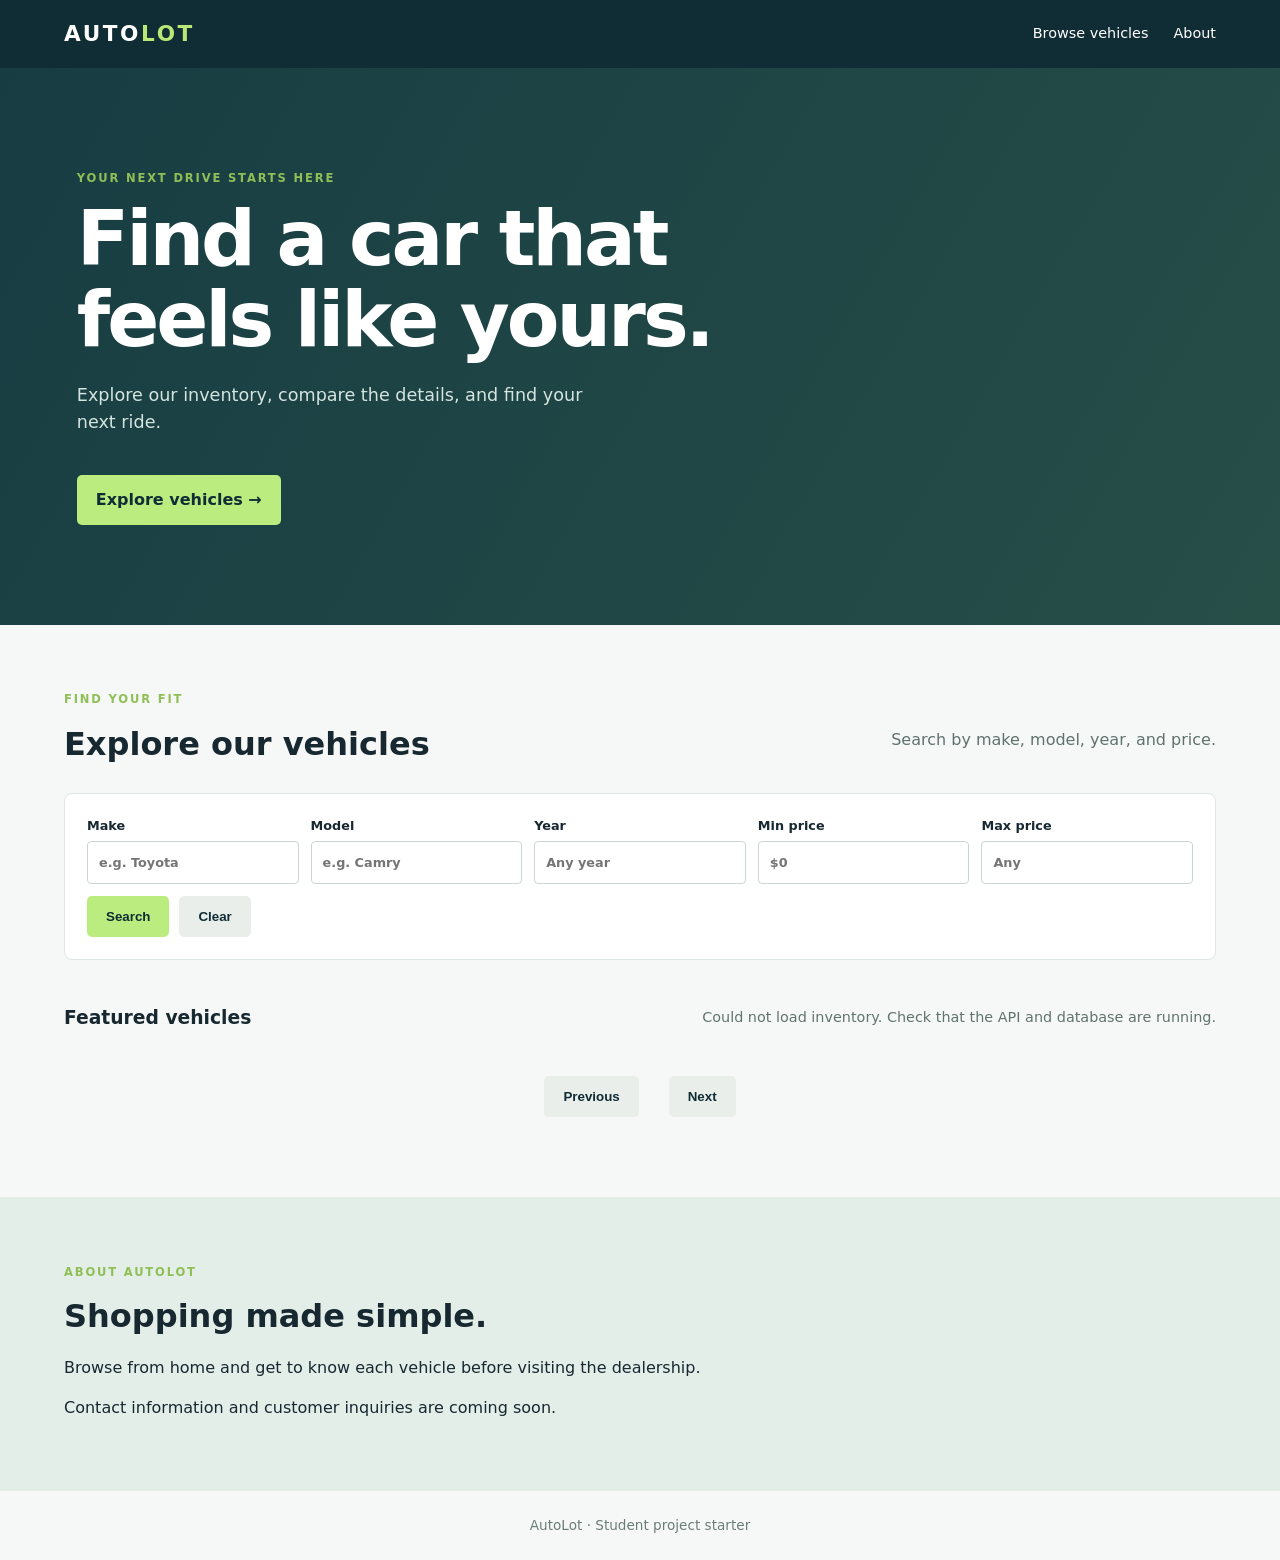
==== wwwroot/index.html @ 1734924c "Initial" ====
<!doctype html>
<html lang="en"><head><meta charset="utf-8"><meta name="viewport" content="width=device-width,initial-scale=1"><title>AutoLot | Find your next car</title><link rel="stylesheet" href="styles.css"></head>
<body><header><a class="brand" href="/">AUTO<span>LOT</span></a><nav><a href="#inventory">Browse vehicles</a><a href="#about">About</a></nav></header>
<main><section class="hero"><p class="eyebrow">YOUR NEXT DRIVE STARTS HERE</p><h1>Find a car that<br>feels like yours.</h1><p>Explore our inventory, compare the details, and find your next ride.</p><a class="button" href="#inventory">Explore vehicles →</a></section>
<section id="inventory" class="container"><div class="heading"><div><p class="eyebrow">FIND YOUR FIT</p><h2>Explore our vehicles</h2></div><p>Search by make, model, year, and price.</p></div>
<form id="filters"><label>Make<input name="make" placeholder="e.g. Toyota" maxlength="80"></label><label>Model<input name="model" placeholder="e.g. Camry" maxlength="80"></label><label>Year<input name="year" type="number" min="1886" max="2100" placeholder="Any year"></label><label>Min price<input name="minPrice" type="number" min="0" step="0.01" placeholder="$0"></label><label>Max price<input name="maxPrice" type="number" min="0" step="0.01" placeholder="Any"></label><div class="actions"><button type="submit">Search</button><button class="secondary" type="reset">Clear</button></div></form>
<div class="results-heading"><h3 id="results-title">Featured vehicles</h3><span id="message" role="status" aria-live="polite"></span></div><div id="vehicles" class="grid"></div><div class="pagination"><button id="previous" class="secondary" type="button">Previous</button><span id="page"></span><button id="next" class="secondary" type="button">Next</button></div></section>
<section id="about" class="about"><div class="container"><p class="eyebrow">ABOUT AUTOLOT</p><h2>Shopping made simple.</h2><p>Browse from home and get to know each vehicle before visiting the dealership.</p><p>Contact information and customer inquiries are coming soon.</p></div></section></main><footer>AutoLot · Student project starter</footer><script src="app.js"></script></body></html>
---- wwwroot/styles.css ----
:root{font-family:system-ui,sans-serif;color:#172831;background:#f6f8f7;line-height:1.5}*{box-sizing:border-box}body{margin:0}header{background:#102c34;color:white;padding:18px max(5%,calc((100% - 1200px)/2));display:flex;justify-content:space-between;align-items:center;gap:20px}a{color:inherit}.brand{font-weight:900;letter-spacing:.12em;text-decoration:none;font-size:1.35rem}.brand span{color:#b9e775}nav{display:flex;gap:25px}nav a{text-decoration:none;font-size:.9rem}.hero{background:linear-gradient(120deg,#173d43,#274e47);color:white;padding:90px max(6%,calc((100% - 1200px)/2)) 100px}.hero h1{font-size:clamp(2.6rem,6vw,5rem);line-height:1.05;letter-spacing:-.04em;margin:12px 0 22px}.hero p:not(.eyebrow){color:#d4e4df;max-width:520px;font-size:1.1rem}.eyebrow{color:#8fbf56;letter-spacing:.16em;font-weight:800;font-size:.72rem}.button,button{display:inline-block;background:#bbec7f;color:#102c34;border:0;border-radius:5px;padding:13px 19px;font-weight:750;cursor:pointer;text-decoration:none}.button{margin-top:22px}.container{max-width:1200px;margin:auto;padding:55px 24px}.heading{display:flex;justify-content:space-between;align-items:end;gap:20px}.heading h2,.about h2{font-size:2rem;margin:0}.heading>p{color:#60716e}form{display:grid;grid-template-columns:repeat(5,1fr);gap:12px;padding:22px;background:white;border:1px solid #dfe7e2;border-radius:8px;margin:25px 0}label{font-size:.8rem;font-weight:700}input{width:100%;margin-top:6px;padding:11px;border:1px solid #cbd6cf;border-radius:4px;font:inherit}.actions{grid-column:1/-1;display:flex;gap:10px}.secondary{background:#e9eeeb}.results-heading{display:flex;justify-content:space-between;align-items:center;gap:10px}.results-heading span{color:#61736d;font-size:.9rem}.grid{display:grid;grid-template-columns:repeat(3,1fr);gap:20px}.card{background:white;border:1px solid #dfe7e2;border-radius:8px;overflow:hidden}.card img,.placeholder{width:100%;height:180px;object-fit:cover}.placeholder{background:#dce9de;display:grid;place-items:center;color:#698374;font-size:.75rem;letter-spacing:.12em;font-weight:700}.card-body{padding:20px}.card h3{margin:12px 0 4px}.card p{color:#60716e;margin:0 0 15px}.badge{display:inline-block;font-size:.72rem;text-transform:uppercase;color:#35652b;background:#e7f3dc;border-radius:3px;padding:4px 8px}.card-link{display:block;margin-top:18px;color:#315f43;font-weight:700}.pagination{display:flex;align-items:center;justify-content:center;gap:15px;margin:25px}button:disabled{opacity:.45;cursor:default}.about{background:#e4eee8}.about .container{padding-top:55px;padding-bottom:55px}.about p{max-width:650px}.detail{min-height:65vh}.detail h1{font-size:2.5rem;margin-bottom:0}.price{font-size:1.5rem;font-weight:800}.gallery{display:flex;gap:12px;overflow:auto}.gallery img{max-width:100%;height:300px;object-fit:cover;border-radius:6px}dl{display:grid;grid-template-columns:160px 1fr;max-width:700px}dt,dd{padding:10px;border-bottom:1px solid #dce4df}dt{font-weight:700}dd{margin:0}footer{padding:24px;text-align:center;color:#6c7d76;font-size:.85rem}a:focus-visible,button:focus-visible,input:focus-visible{outline:3px solid #db8a28;outline-offset:3px}@media(max-width:800px){form{grid-template-columns:repeat(2,1fr)}.grid{grid-template-columns:repeat(2,1fr)}.heading{display:block}}@media(max-width:520px){header{align-items:flex-start}nav{gap:12px;font-size:.85rem}.hero{padding:65px 24px}.grid{grid-template-columns:1fr}form{grid-template-columns:1fr}.actions{grid-column:auto}dl{grid-template-columns:120px 1fr}}
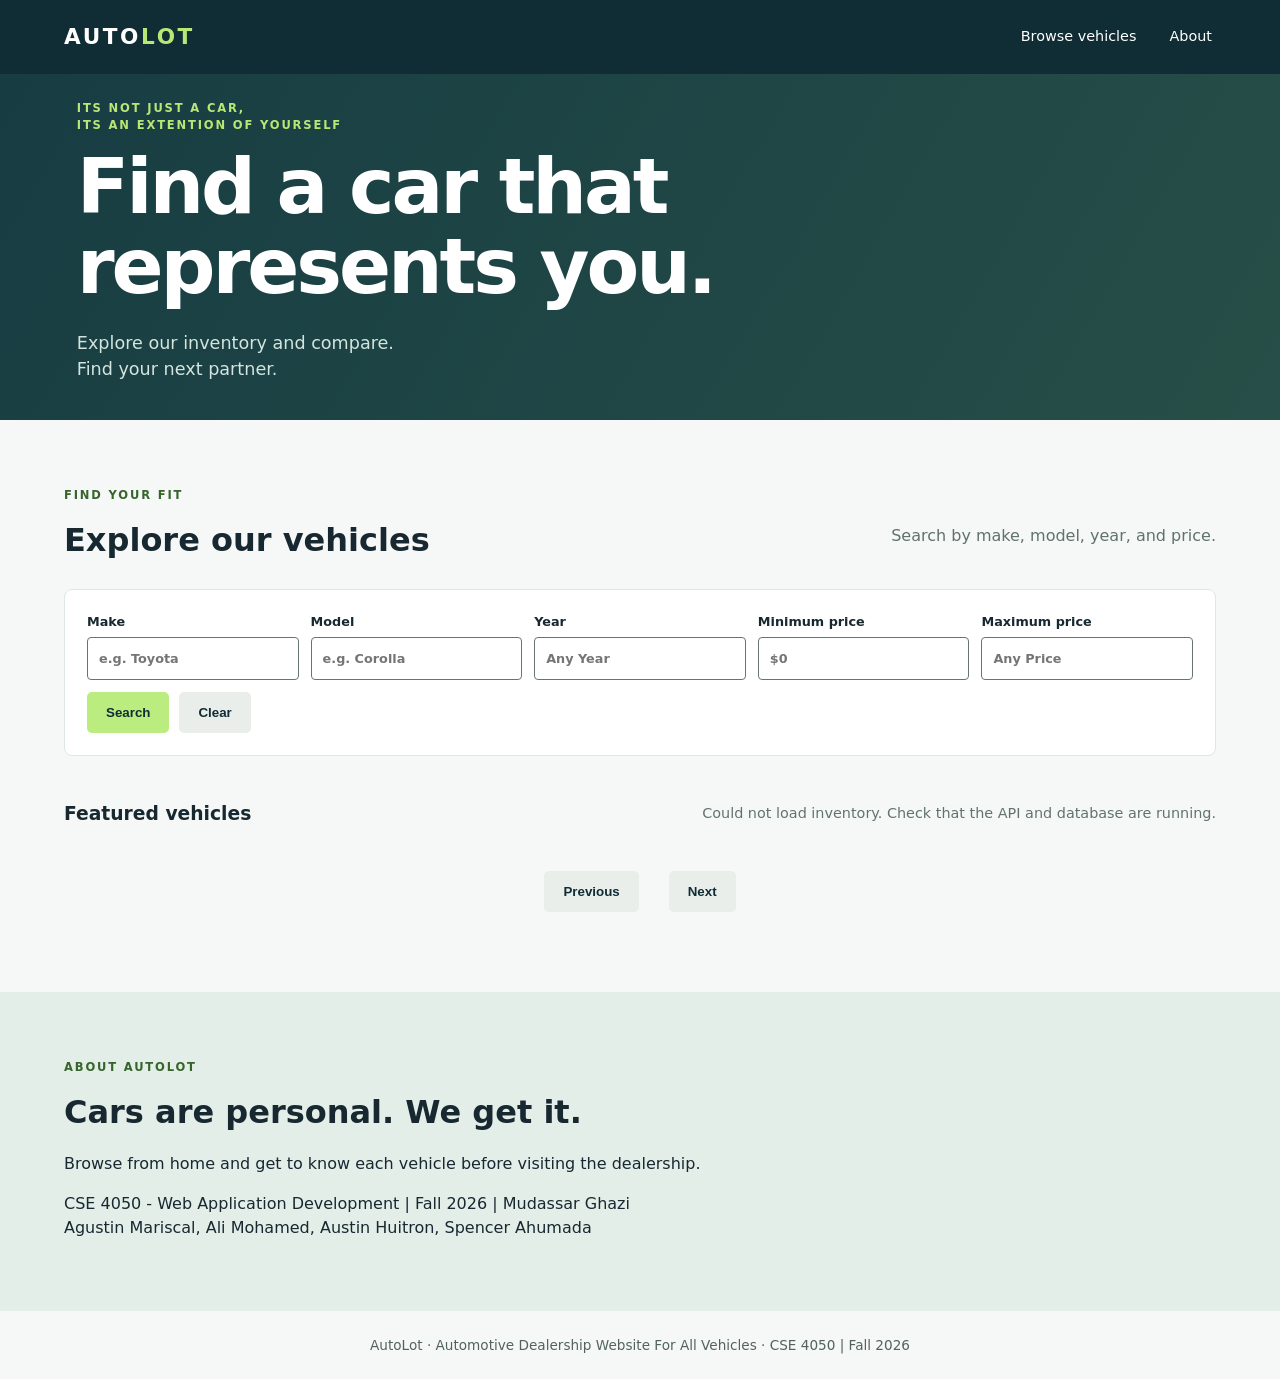
==== commit 1b423ada: "Updated UI" ====
--- a/wwwroot/index.html
+++ b/wwwroot/index.html
@@ -1,8 +1,212 @@
 <!doctype html>
-<html lang="en"><head><meta charset="utf-8"><meta name="viewport" content="width=device-width,initial-scale=1"><title>AutoLot | Find your next car</title><link rel="stylesheet" href="styles.css"></head>
-<body><header><a class="brand" href="/">AUTO<span>LOT</span></a><nav><a href="#inventory">Browse vehicles</a><a href="#about">About</a></nav></header>
-<main><section class="hero"><p class="eyebrow">YOUR NEXT DRIVE STARTS HERE</p><h1>Find a car that<br>feels like yours.</h1><p>Explore our inventory, compare the details, and find your next ride.</p><a class="button" href="#inventory">Explore vehicles →</a></section>
-<section id="inventory" class="container"><div class="heading"><div><p class="eyebrow">FIND YOUR FIT</p><h2>Explore our vehicles</h2></div><p>Search by make, model, year, and price.</p></div>
-<form id="filters"><label>Make<input name="make" placeholder="e.g. Toyota" maxlength="80"></label><label>Model<input name="model" placeholder="e.g. Camry" maxlength="80"></label><label>Year<input name="year" type="number" min="1886" max="2100" placeholder="Any year"></label><label>Min price<input name="minPrice" type="number" min="0" step="0.01" placeholder="$0"></label><label>Max price<input name="maxPrice" type="number" min="0" step="0.01" placeholder="Any"></label><div class="actions"><button type="submit">Search</button><button class="secondary" type="reset">Clear</button></div></form>
-<div class="results-heading"><h3 id="results-title">Featured vehicles</h3><span id="message" role="status" aria-live="polite"></span></div><div id="vehicles" class="grid"></div><div class="pagination"><button id="previous" class="secondary" type="button">Previous</button><span id="page"></span><button id="next" class="secondary" type="button">Next</button></div></section>
-<section id="about" class="about"><div class="container"><p class="eyebrow">ABOUT AUTOLOT</p><h2>Shopping made simple.</h2><p>Browse from home and get to know each vehicle before visiting the dealership.</p><p>Contact information and customer inquiries are coming soon.</p></div></section></main><footer>AutoLot · Student project starter</footer><script src="app.js"></script></body></html>
+<html lang="en">
+
+<head>
+    <meta charset="utf-8">
+    <meta name="viewport" content="width=device-width, initial-scale=1">
+
+    <title>AutoLot | Find your next car</title>
+
+    <link rel="stylesheet" href="styles.css">
+</head>
+
+<body>
+    <a class="skip-link" href="#main-content">Skip to main content</a>
+
+    <!-- Header / Navigation -->
+    <header>
+        <a class="brand" href="/">
+            AUTO<span>LOT</span>
+        </a>
+
+        <nav aria-label="Primary navigation">
+            <a href="#inventory">Browse vehicles</a>
+            <a href="#about">About</a>
+        </nav>
+    </header>
+
+    <main id="main-content">
+
+        <!-- Hero Section -->
+        <section class="hero" aria-labelledby="hero-title">
+            <p class="eyebrow">
+                ITS NOT JUST A CAR,<br>
+                ITS AN EXTENTION OF YOURSELF
+            </p>
+
+            <h1 id="hero-title">
+                Find a car that<br>
+                represents you.
+            </h1>
+
+            <p>
+                Explore our inventory and compare.<br>
+                Find your next partner.
+            </p>
+
+        </section>
+
+        <!-- Inventory Section -->
+        <section id="inventory" class="container" aria-labelledby="inventory-title">
+
+            <!-- Inventory Heading -->
+            <div class="heading">
+                <div>
+                    <p class="eyebrow">
+                        FIND YOUR FIT
+                    </p>
+
+                    <h2 id="inventory-title">
+                        Explore our vehicles
+                    </h2>
+                </div>
+
+                <p>
+                    Search by make, model, year, and price.
+                </p>
+            </div>
+
+            <!-- Search Form -->
+            <form id="filters" aria-label="Search vehicles">
+
+                <label>
+                    Make
+
+                    <input name="make"
+                           type="text"
+                           placeholder="e.g. Toyota"
+                           maxlength="80">
+                </label>
+
+                <label>
+                    Model
+
+                    <input name="model"
+                           type="text"
+                           placeholder="e.g. Corolla"
+                           maxlength="80">
+                </label>
+
+                <label>
+                    Year
+
+                    <input name="year"
+                           type="number"
+                           min="1886"
+                           max="2100"
+                           placeholder="Any Year">
+                </label>
+
+                <label>
+                    Minimum price
+
+                    <input name="minPrice"
+                           type="number"
+                           min="0"
+                           step="0.01"
+                           placeholder="$0">
+                </label>
+
+                <label>
+                    Maximum price
+
+                    <input name="maxPrice"
+                           type="number"
+                           min="0"
+                           step="0.01"
+                           placeholder="Any Price">
+                </label>
+
+                <div class="actions">
+                    <button type="submit">
+                        Search
+                    </button>
+
+                    <button class="secondary"
+                            type="reset">
+                        Clear
+                    </button>
+                </div>
+
+            </form>
+
+            <!-- Search Results Heading -->
+            <section class="vehicle-results" aria-labelledby="results-title">
+                <div class="results-heading">
+                    <h3 id="results-title">
+                        Featured vehicles
+                    </h3>
+
+                    <span id="message"
+                          role="status"
+                          aria-live="polite"
+                          aria-atomic="true"></span>
+                </div>
+
+                <!-- Vehicle cards are created here by app.js -->
+                <div id="vehicles"
+                     class="grid"
+                     aria-busy="false"></div>
+
+                <!-- Pagination -->
+                <nav class="pagination" aria-label="Vehicle result pages">
+
+                    <button id="previous"
+                            class="secondary"
+                            type="button">
+                        Previous
+                    </button>
+
+                    <span id="page" aria-live="polite" aria-atomic="true"></span>
+
+                    <button id="next"
+                            class="secondary"
+                            type="button">
+                        Next
+                    </button>
+
+                </nav>
+            </section>
+
+        </section>
+
+        <!-- About Section -->
+        <section id="about"
+                 class="about"
+                 aria-labelledby="about-title">
+            <div class="container">
+
+                <p class="eyebrow">
+                    ABOUT AUTOLOT
+                </p>
+
+                <h2 id="about-title">
+                    Cars are personal. We get it.
+                </h2>
+
+                <p>
+                    Browse from home and get to know each vehicle
+                    before visiting the dealership.
+                </p>
+
+                <p>
+                    CSE 4050 - Web Application Development | Fall 2026 | Mudassar Ghazi<br>
+
+                    Agustin Mariscal, Ali Mohamed, Austin Huitron, Spencer Ahumada
+                </p>
+
+            </div>
+        </section>
+
+    </main>
+
+    <!-- Footer -->
+    <footer>
+        AutoLot · Automotive Dealership Website For All Vehicles · CSE 4050 | Fall 2026
+    </footer>
+
+    <script src="app.js"></script>
+
+</body>
+
+</html>
--- a/wwwroot/styles.css
+++ b/wwwroot/styles.css
@@ -1 +1,389 @@
-:root{font-family:system-ui,sans-serif;color:#172831;background:#f6f8f7;line-height:1.5}*{box-sizing:border-box}body{margin:0}header{background:#102c34;color:white;padding:18px max(5%,calc((100% - 1200px)/2));display:flex;justify-content:space-between;align-items:center;gap:20px}a{color:inherit}.brand{font-weight:900;letter-spacing:.12em;text-decoration:none;font-size:1.35rem}.brand span{color:#b9e775}nav{display:flex;gap:25px}nav a{text-decoration:none;font-size:.9rem}.hero{background:linear-gradient(120deg,#173d43,#274e47);color:white;padding:90px max(6%,calc((100% - 1200px)/2)) 100px}.hero h1{font-size:clamp(2.6rem,6vw,5rem);line-height:1.05;letter-spacing:-.04em;margin:12px 0 22px}.hero p:not(.eyebrow){color:#d4e4df;max-width:520px;font-size:1.1rem}.eyebrow{color:#8fbf56;letter-spacing:.16em;font-weight:800;font-size:.72rem}.button,button{display:inline-block;background:#bbec7f;color:#102c34;border:0;border-radius:5px;padding:13px 19px;font-weight:750;cursor:pointer;text-decoration:none}.button{margin-top:22px}.container{max-width:1200px;margin:auto;padding:55px 24px}.heading{display:flex;justify-content:space-between;align-items:end;gap:20px}.heading h2,.about h2{font-size:2rem;margin:0}.heading>p{color:#60716e}form{display:grid;grid-template-columns:repeat(5,1fr);gap:12px;padding:22px;background:white;border:1px solid #dfe7e2;border-radius:8px;margin:25px 0}label{font-size:.8rem;font-weight:700}input{width:100%;margin-top:6px;padding:11px;border:1px solid #cbd6cf;border-radius:4px;font:inherit}.actions{grid-column:1/-1;display:flex;gap:10px}.secondary{background:#e9eeeb}.results-heading{display:flex;justify-content:space-between;align-items:center;gap:10px}.results-heading span{color:#61736d;font-size:.9rem}.grid{display:grid;grid-template-columns:repeat(3,1fr);gap:20px}.card{background:white;border:1px solid #dfe7e2;border-radius:8px;overflow:hidden}.card img,.placeholder{width:100%;height:180px;object-fit:cover}.placeholder{background:#dce9de;display:grid;place-items:center;color:#698374;font-size:.75rem;letter-spacing:.12em;font-weight:700}.card-body{padding:20px}.card h3{margin:12px 0 4px}.card p{color:#60716e;margin:0 0 15px}.badge{display:inline-block;font-size:.72rem;text-transform:uppercase;color:#35652b;background:#e7f3dc;border-radius:3px;padding:4px 8px}.card-link{display:block;margin-top:18px;color:#315f43;font-weight:700}.pagination{display:flex;align-items:center;justify-content:center;gap:15px;margin:25px}button:disabled{opacity:.45;cursor:default}.about{background:#e4eee8}.about .container{padding-top:55px;padding-bottom:55px}.about p{max-width:650px}.detail{min-height:65vh}.detail h1{font-size:2.5rem;margin-bottom:0}.price{font-size:1.5rem;font-weight:800}.gallery{display:flex;gap:12px;overflow:auto}.gallery img{max-width:100%;height:300px;object-fit:cover;border-radius:6px}dl{display:grid;grid-template-columns:160px 1fr;max-width:700px}dt,dd{padding:10px;border-bottom:1px solid #dce4df}dt{font-weight:700}dd{margin:0}footer{padding:24px;text-align:center;color:#6c7d76;font-size:.85rem}a:focus-visible,button:focus-visible,input:focus-visible{outline:3px solid #db8a28;outline-offset:3px}@media(max-width:800px){form{grid-template-columns:repeat(2,1fr)}.grid{grid-template-columns:repeat(2,1fr)}.heading{display:block}}@media(max-width:520px){header{align-items:flex-start}nav{gap:12px;font-size:.85rem}.hero{padding:65px 24px}.grid{grid-template-columns:1fr}form{grid-template-columns:1fr}.actions{grid-column:auto}dl{grid-template-columns:120px 1fr}}
+:root {
+    font-family: system-ui, sans-serif;
+    color: #172831;
+    background: #f6f8f7;
+    line-height: 1.5;
+}
+
+* {
+    box-sizing: border-box;
+}
+
+body {
+    margin: 0;
+}
+
+.skip-link {
+    position: absolute;
+    top: 12px;
+    left: 12px;
+    z-index: 1;
+    transform: translateY(-200%);
+    padding: 10px 14px;
+    border: 2px solid #102c34;
+    border-radius: 4px;
+    background: white;
+    color: #102c34;
+}
+
+.skip-link:focus {
+    transform: translateY(0);
+}
+
+header {
+    background: #102c34;
+    color: white;
+    padding: 18px max(5%, calc((100% - 1200px) / 2));
+    display: flex;
+    justify-content: space-between;
+    align-items: center;
+    gap: 20px;
+}
+
+a {
+    color: inherit;
+}
+
+.brand {
+    font-weight: 900;
+    letter-spacing: .12em;
+    text-decoration: none;
+    font-size: 1.35rem;
+}
+
+.brand span {
+    color: #b9e775;
+}
+
+nav {
+    display: flex;
+    gap: 25px;
+}
+
+nav a {
+    display: inline-block;
+    padding: 8px 4px;
+    text-decoration: none;
+    font-size: .9rem;
+}
+
+.hero {
+    background: linear-gradient(120deg, #173d43, #274e47);
+    color: white;
+    padding: 15px max(6%, calc((100% - 1200px) / 2)) 20px;
+}
+
+.hero h1 {
+    font-size: clamp(2.6rem, 6vw, 5rem);
+    line-height: 1.05;
+    letter-spacing: -.04em;
+    margin: 12px 0 22px;
+}
+
+.hero p:not(.eyebrow) {
+    color: #d4e4df;
+    max-width: 520px;
+    font-size: 1.1rem;
+}
+
+.eyebrow {
+    color: #35652b;
+    letter-spacing: .16em;
+    font-weight: 800;
+    font-size: .72rem;
+}
+
+.hero .eyebrow {
+    color: #b9e775;
+}
+
+.button,
+button {
+    display: inline-block;
+    background: #bbec7f;
+    color: #102c34;
+    border: 0;
+    border-radius: 5px;
+    padding: 13px 19px;
+    font-weight: 750;
+    cursor: pointer;
+    text-decoration: none;
+}
+
+.button {
+    margin-top: 22px;
+}
+
+.container {
+    max-width: 1200px;
+    margin: auto;
+    padding: 55px 24px;
+}
+
+.heading {
+    display: flex;
+    justify-content: space-between;
+    align-items: end;
+    gap: 20px;
+}
+
+.heading h2,
+.about h2 {
+    font-size: 2rem;
+    margin: 0;
+}
+
+.heading > p {
+    color: #60716e;
+}
+
+form {
+    display: grid;
+    grid-template-columns: repeat(5, 1fr);
+    gap: 12px;
+    padding: 22px;
+    background: white;
+    border: 1px solid #dfe7e2;
+    border-radius: 8px;
+    margin: 25px 0;
+}
+
+label {
+    font-size: .8rem;
+    font-weight: 700;
+}
+
+input {
+    width: 100%;
+    margin-top: 6px;
+    padding: 11px;
+    border: 1px solid #66766f;
+    border-radius: 4px;
+    font: inherit;
+}
+
+.actions {
+    grid-column: 1 / -1;
+    display: flex;
+    gap: 10px;
+}
+
+.secondary {
+    background: #e9eeeb;
+}
+
+.results-heading {
+    display: flex;
+    justify-content: space-between;
+    align-items: center;
+    gap: 10px;
+}
+
+.results-heading span {
+    color: #61736d;
+    font-size: .9rem;
+}
+
+.grid {
+    display: grid;
+    grid-template-columns: repeat(3, 1fr);
+    gap: 20px;
+}
+
+.card {
+    background: white;
+    border: 1px solid #dfe7e2;
+    border-radius: 8px;
+    overflow: hidden;
+}
+
+.card img,
+.placeholder {
+    width: 100%;
+    height: 180px;
+    object-fit: cover;
+}
+
+.placeholder {
+    background: #dce9de;
+    display: grid;
+    place-items: center;
+    color: #40564a;
+    font-size: .75rem;
+    letter-spacing: .12em;
+    font-weight: 700;
+}
+
+.card-body {
+    padding: 20px;
+}
+
+.card h3 {
+    margin: 12px 0 4px;
+}
+
+.card p {
+    color: #60716e;
+    margin: 0 0 15px;
+}
+
+.badge {
+    display: inline-block;
+    font-size: .72rem;
+    text-transform: uppercase;
+    color: #35652b;
+    background: #e7f3dc;
+    border-radius: 3px;
+    padding: 4px 8px;
+}
+
+.card-link {
+    display: block;
+    margin-top: 18px;
+    color: #315f43;
+    font-weight: 700;
+}
+
+.pagination {
+    display: flex;
+    align-items: center;
+    justify-content: center;
+    gap: 15px;
+    margin: 25px;
+}
+
+button:disabled {
+    opacity: .45;
+    cursor: default;
+}
+
+.about {
+    background: #e4eee8;
+}
+
+.about .container {
+    padding-top: 55px;
+    padding-bottom: 55px;
+}
+
+.about p {
+    max-width: 650px;
+}
+
+.detail {
+    min-height: 65vh;
+}
+
+.detail h1 {
+    font-size: 2.5rem;
+    margin-bottom: 0;
+}
+
+.price {
+    font-size: 1.5rem;
+    font-weight: 800;
+}
+
+.gallery {
+    display: flex;
+    gap: 12px;
+    overflow: auto;
+}
+
+.gallery img {
+    max-width: 100%;
+    height: 300px;
+    object-fit: cover;
+    border-radius: 6px;
+}
+
+dl {
+    display: grid;
+    grid-template-columns: 160px 1fr;
+    max-width: 700px;
+}
+
+dt,
+dd {
+    padding: 10px;
+    border-bottom: 1px solid #dce4df;
+}
+
+dt {
+    font-weight: 700;
+}
+
+dd {
+    margin: 0;
+}
+
+footer {
+    padding: 24px;
+    text-align: center;
+    color: #52635c;
+    font-size: .85rem;
+}
+
+a:focus-visible,
+button:focus-visible,
+input:focus-visible {
+    outline: 3px solid #ffbf47;
+    outline-offset: 3px;
+    box-shadow: 0 0 0 6px #102c34;
+}
+
+@media (forced-colors: active) {
+    a:focus-visible,
+    button:focus-visible,
+    input:focus-visible {
+        outline-color: CanvasText;
+        box-shadow: none;
+    }
+}
+
+@media (max-width: 800px) {
+    form {
+        grid-template-columns: repeat(2, 1fr);
+    }
+
+    .grid {
+        grid-template-columns: repeat(2, 1fr);
+    }
+
+    .heading {
+        display: block;
+    }
+}
+
+@media (max-width: 520px) {
+    header {
+        align-items: flex-start;
+        flex-wrap: wrap;
+    }
+
+    nav {
+        gap: 8px;
+        flex-wrap: wrap;
+        font-size: .85rem;
+    }
+
+    .hero {
+        padding: 25px 15px;
+    }
+
+    .grid {
+        grid-template-columns: 1fr;
+    }
+
+    form {
+        grid-template-columns: 1fr;
+    }
+
+    .actions {
+        grid-column: auto;
+    }
+
+    dl {
+        grid-template-columns: 120px 1fr;
+    }
+}
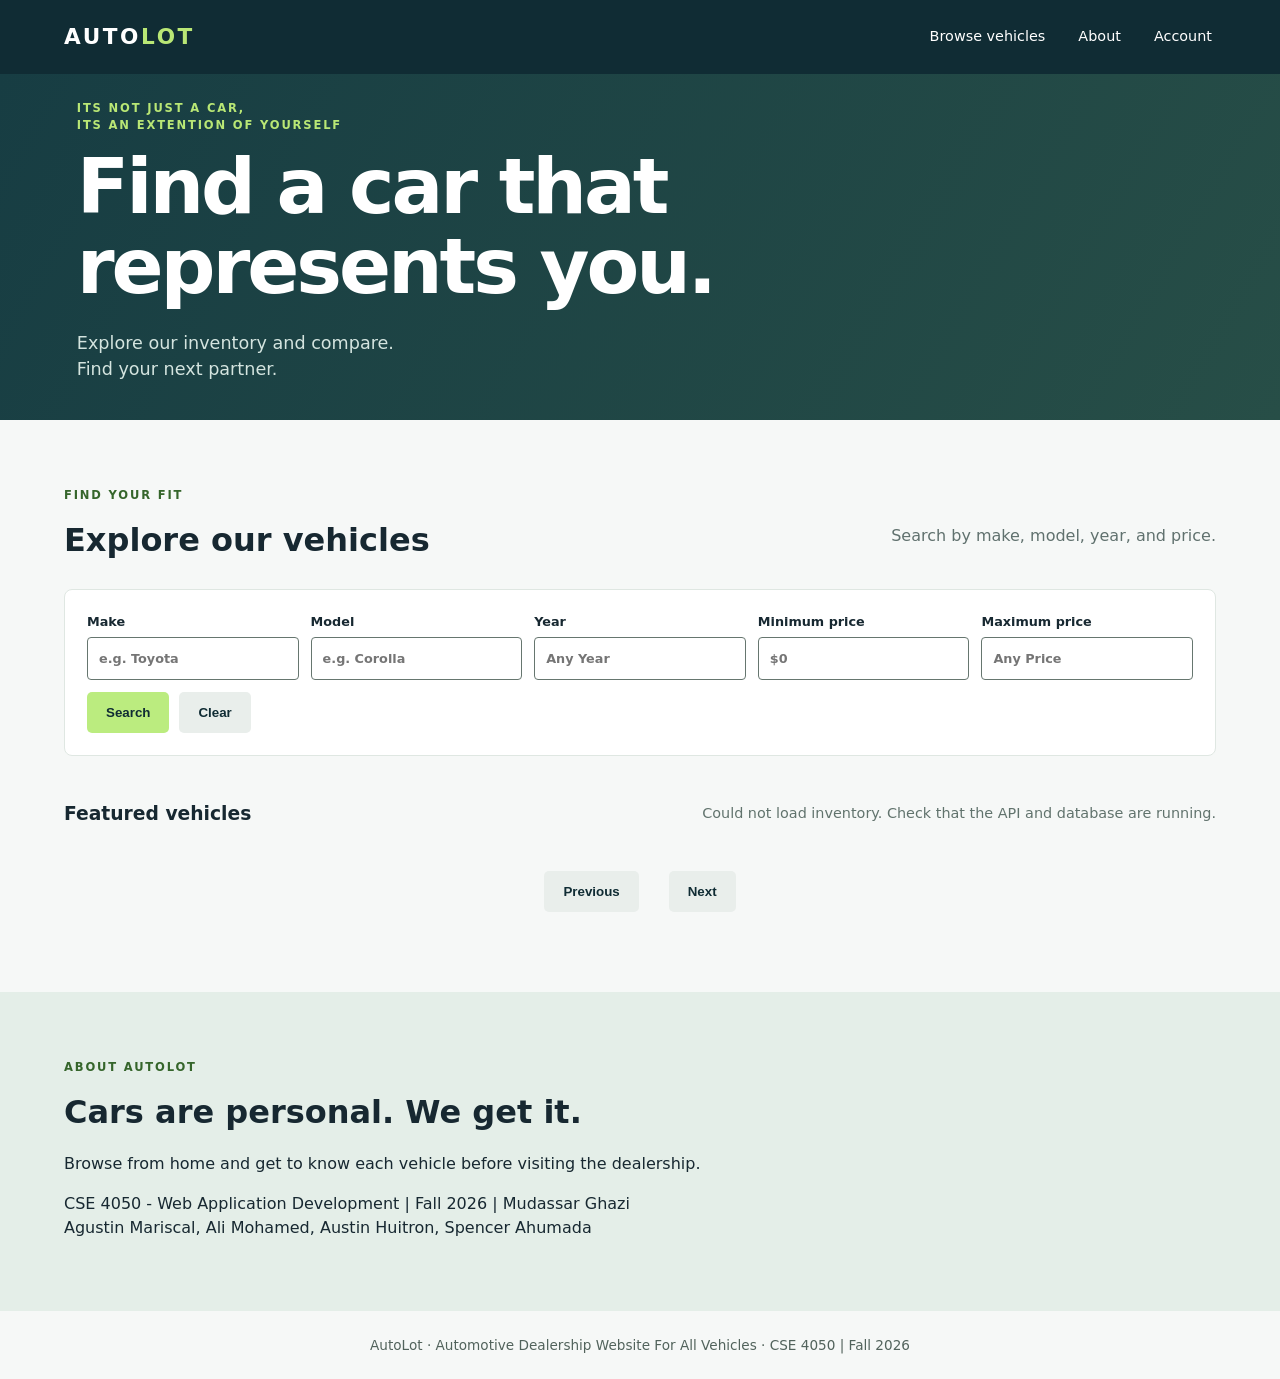
==== commit b8626975: "Registration Testing" ====
--- a/wwwroot/index.html
+++ b/wwwroot/index.html
@@ -22,6 +22,7 @@
         <nav aria-label="Primary navigation">
             <a href="#inventory">Browse vehicles</a>
             <a href="#about">About</a>
+            <a href="/account.html">Account</a>
         </nav>
     </header>
 
@@ -191,7 +192,6 @@
 
                 <p>
                     CSE 4050 - Web Application Development | Fall 2026 | Mudassar Ghazi<br>
-
                     Agustin Mariscal, Ali Mohamed, Austin Huitron, Spencer Ahumada
                 </p>
 
--- a/wwwroot/styles.css
+++ b/wwwroot/styles.css
@@ -274,6 +274,94 @@
     min-height: 65vh;
 }
 
+.account-container > h1 {
+    margin-top: 0;
+}
+
+.account-grid,
+.history-grid {
+    display: grid;
+    grid-template-columns: repeat(2, minmax(0, 1fr));
+    gap: 24px;
+    align-items: start;
+}
+
+.account-form {
+    grid-template-columns: 1fr;
+    margin: 0;
+    padding: 24px;
+}
+
+.account-form h2 {
+    margin: 0;
+}
+
+.account-form input:not([type="checkbox"]) {
+    margin-top: 0;
+}
+
+.account-form button {
+    justify-self: start;
+}
+
+.account-form .checkbox-label {
+    display: flex;
+    align-items: center;
+    gap: 10px;
+}
+
+.checkbox-label input {
+    width: auto;
+    margin: 0;
+}
+
+.field-help {
+    margin: 0;
+    color: #52635c;
+    font-size: .9rem;
+}
+
+.account-panel {
+    margin-top: 30px;
+}
+
+.account-heading {
+    display: flex;
+    justify-content: space-between;
+    align-items: center;
+    gap: 20px;
+    margin-bottom: 24px;
+}
+
+.account-heading h2 {
+    margin: 0;
+}
+
+.account-heading p {
+    margin: 4px 0 0;
+}
+
+.history-section {
+    padding: 20px;
+    background: white;
+    border: 1px solid #dfe7e2;
+    border-radius: 8px;
+}
+
+.history-section h3 {
+    margin-top: 0;
+}
+
+.history-section ul {
+    display: grid;
+    gap: 16px;
+    padding-left: 20px;
+}
+
+.history-section li p {
+    margin: 8px 0 0;
+}
+
 .detail h1 {
     font-size: 2.5rem;
     margin-bottom: 0;
@@ -353,6 +441,11 @@
     .heading {
         display: block;
     }
+
+    .account-grid,
+    .history-grid {
+        grid-template-columns: 1fr;
+    }
 }
 
 @media (max-width: 520px) {
@@ -383,6 +476,11 @@
         grid-column: auto;
     }
 
+    .account-heading {
+        align-items: flex-start;
+        flex-direction: column;
+    }
+
     dl {
         grid-template-columns: 120px 1fr;
     }
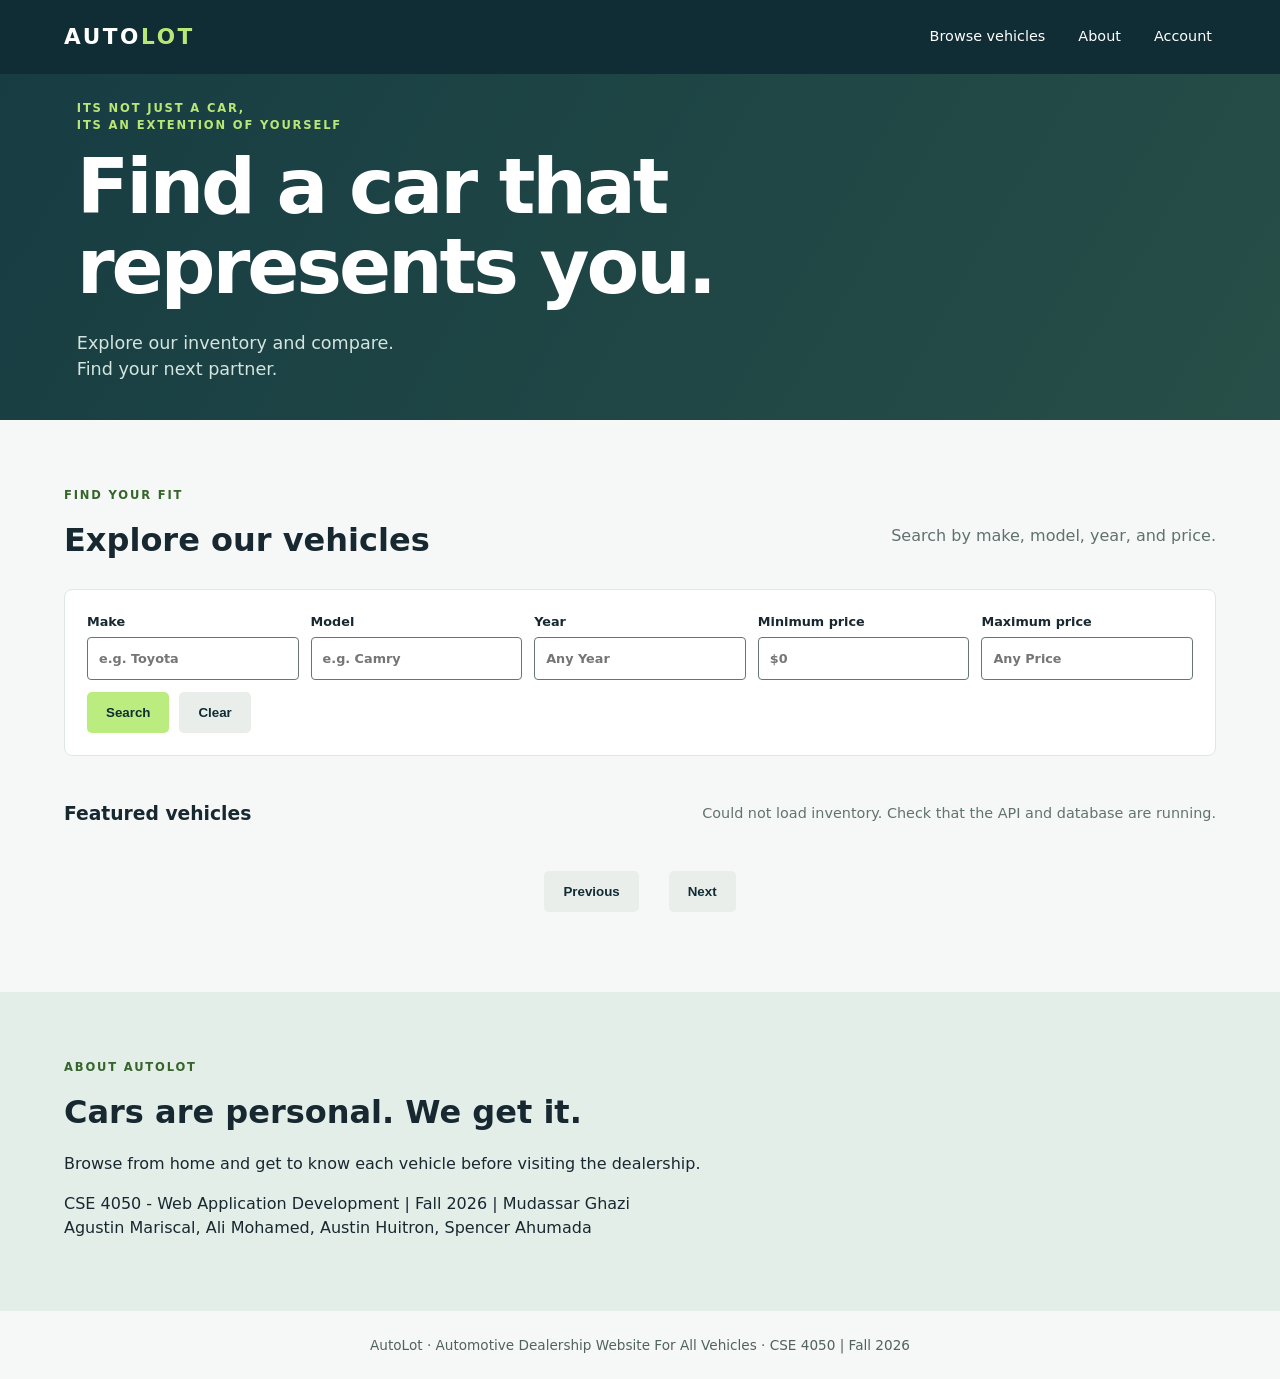
==== commit 69433eb1: "User Registration + Dashboard + Search Fixes" ====
--- a/wwwroot/index.html
+++ b/wwwroot/index.html
@@ -84,7 +84,7 @@
 
                     <input name="model"
                            type="text"
-                           placeholder="e.g. Corolla"
+                           placeholder="e.g. Camry"
                            maxlength="80">
                 </label>
 
@@ -205,7 +205,7 @@
         AutoLot · Automotive Dealership Website For All Vehicles · CSE 4050 | Fall 2026
     </footer>
 
-    <script src="app.js"></script>
+    <script src="app.js?v=2"></script>
 
 </body>
 
--- a/wwwroot/styles.css
+++ b/wwwroot/styles.css
@@ -300,6 +300,16 @@
     margin-top: 0;
 }
 
+.account-form input:not([type="checkbox"]):valid {
+    background-color: #e8f5e9;
+    border-color: #2e7d32;
+}
+
+.account-form input:not([type="checkbox"]):invalid {
+    background-color: #eef0f2;
+    border-color: #66766f;
+}
+
 .account-form button {
     justify-self: start;
 }
